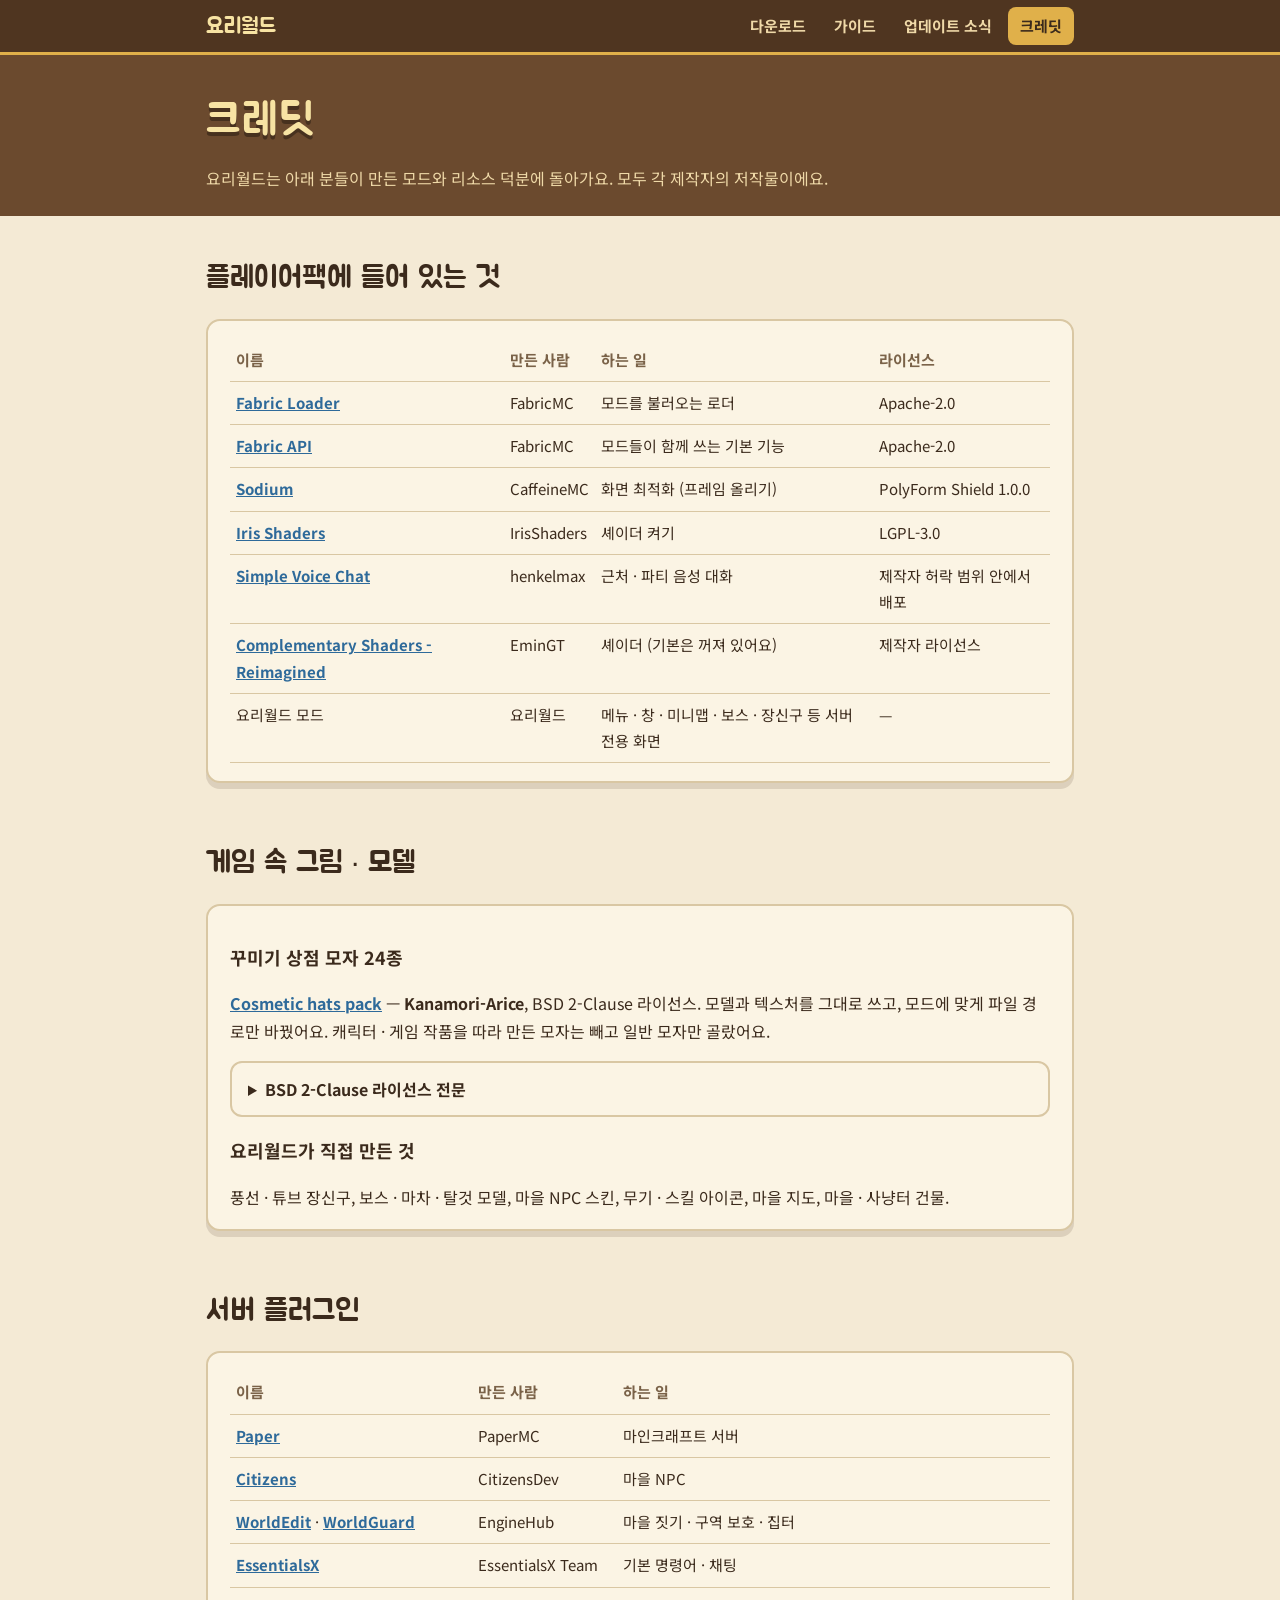
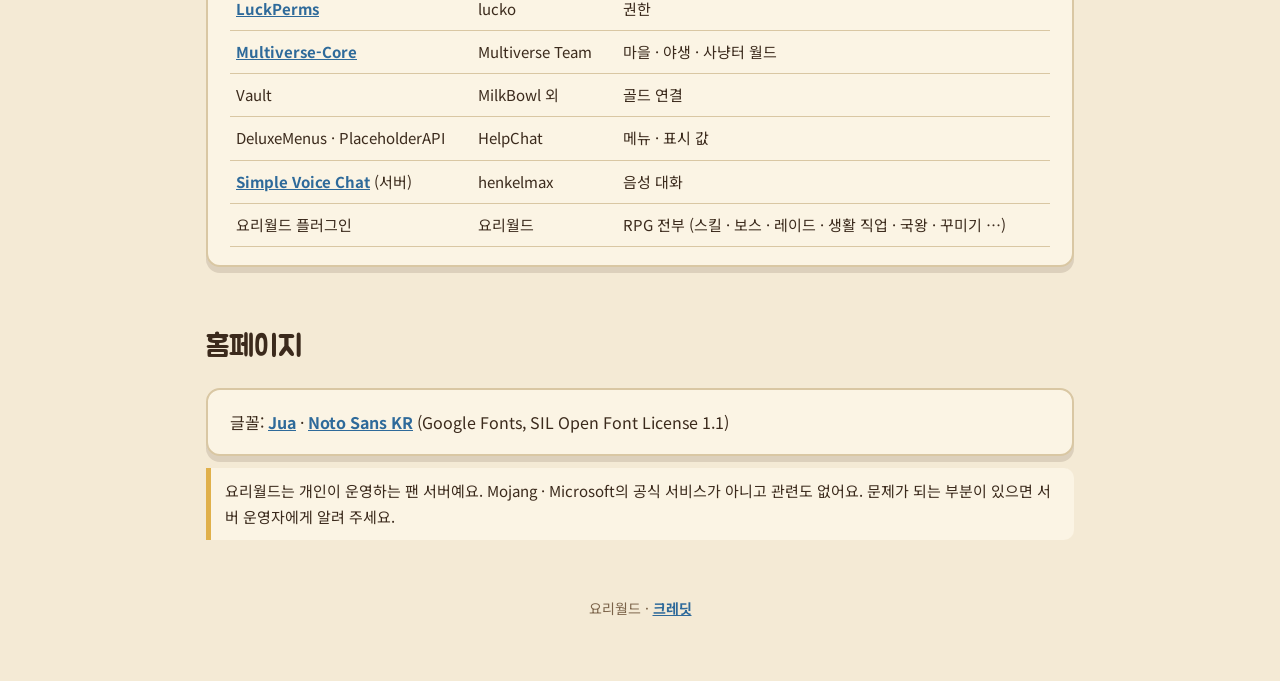
==== credits.html @ 3e45ade6 "크레딧 페이지 추가 (사용한 모드 · 리소스 · 플러그인) Co-Authored-By: Claude Opus 5.5 <noreply@anthropic.com>" ====
<!doctype html>
<html lang="ko">
<head>
<meta charset="utf-8">
<meta name="viewport" content="width=device-width, initial-scale=1">
<title>요리월드 크레딧</title>
<meta name="description" content="요리월드에서 쓰는 모드 · 셰이더 · 리소스 · 서버 플러그인과 만든 사람들">
<link rel="preconnect" href="https://fonts.googleapis.com">
<link href="https://fonts.googleapis.com/css2?family=Jua&family=Noto+Sans+KR:wght@400;700&display=swap" rel="stylesheet">
<link rel="stylesheet" href="style.css">
</head>
<body>
<nav class="top"><div class="wrap">
  <a class="logo" href="index.html">요리월드</a>
  <a class="nav" href="index.html">다운로드</a>
  <a class="nav" href="guide.html">가이드</a>
  <a class="nav" href="updates.html">업데이트 소식</a>
  <a class="nav on" href="credits.html">크레딧</a>
</div></nav>

<header class="page"><div class="wrap">
  <h1>크레딧</h1>
  <p>요리월드는 아래 분들이 만든 모드와 리소스 덕분에 돌아가요. 모두 각 제작자의 저작물이에요.</p>
</div></header>

<main class="wrap">
  <section>
    <h2>플레이어팩에 들어 있는 것</h2>
    <div class="card tablewrap">
      <table>
        <tr><th>이름</th><th>만든 사람</th><th>하는 일</th><th>라이선스</th></tr>
        <tr><td><a href="https://fabricmc.net/">Fabric Loader</a></td><td>FabricMC</td><td>모드를 불러오는 로더</td><td>Apache-2.0</td></tr>
        <tr><td><a href="https://modrinth.com/mod/fabric-api">Fabric API</a></td><td>FabricMC</td><td>모드들이 함께 쓰는 기본 기능</td><td>Apache-2.0</td></tr>
        <tr><td><a href="https://modrinth.com/mod/sodium">Sodium</a></td><td>CaffeineMC</td><td>화면 최적화 (프레임 올리기)</td><td>PolyForm Shield 1.0.0</td></tr>
        <tr><td><a href="https://modrinth.com/mod/iris">Iris Shaders</a></td><td>IrisShaders</td><td>셰이더 켜기</td><td>LGPL-3.0</td></tr>
        <tr><td><a href="https://modrinth.com/plugin/simple-voice-chat">Simple Voice Chat</a></td><td>henkelmax</td><td>근처 · 파티 음성 대화</td><td>제작자 허락 범위 안에서 배포</td></tr>
        <tr><td><a href="https://modrinth.com/shader/complementary-reimagined">Complementary Shaders - Reimagined</a></td><td>EminGT</td><td>셰이더 (기본은 꺼져 있어요)</td><td>제작자 라이선스</td></tr>
        <tr><td>요리월드 모드</td><td>요리월드</td><td>메뉴 · 창 · 미니맵 · 보스 · 장신구 등 서버 전용 화면</td><td>—</td></tr>
      </table>
    </div>
  </section>

  <section>
    <h2>게임 속 그림 · 모델</h2>
    <div class="card">
      <h3>꾸미기 상점 모자 24종</h3>
      <p><a href="https://modrinth.com/resourcepack/osmetic-hats-pack">Cosmetic hats pack</a> — <b>Kanamori-Arice</b>, BSD 2-Clause 라이선스.
        모델과 텍스처를 그대로 쓰고, 모드에 맞게 파일 경로만 바꿨어요. 캐릭터 · 게임 작품을 따라 만든 모자는 빼고 일반 모자만 골랐어요.</p>
      <details>
        <summary>BSD 2-Clause 라이선스 전문</summary>
        <p style="font-size:13px;white-space:pre-line">Copyright (c) Kanamori-Arice
All rights reserved.

Redistribution and use in source and binary forms, with or without modification, are permitted provided that the following conditions are met:

1. Redistributions of source code must retain the above copyright notice, this list of conditions and the following disclaimer.
2. Redistributions in binary form must reproduce the above copyright notice, this list of conditions and the following disclaimer in the documentation and/or other materials provided with the distribution.

THIS SOFTWARE IS PROVIDED BY THE COPYRIGHT HOLDERS AND CONTRIBUTORS "AS IS" AND ANY EXPRESS OR IMPLIED WARRANTIES, INCLUDING, BUT NOT LIMITED TO, THE IMPLIED WARRANTIES OF MERCHANTABILITY AND FITNESS FOR A PARTICULAR PURPOSE ARE DISCLAIMED. IN NO EVENT SHALL THE COPYRIGHT HOLDER OR CONTRIBUTORS BE LIABLE FOR ANY DIRECT, INDIRECT, INCIDENTAL, SPECIAL, EXEMPLARY, OR CONSEQUENTIAL DAMAGES (INCLUDING, BUT NOT LIMITED TO, PROCUREMENT OF SUBSTITUTE GOODS OR SERVICES; LOSS OF USE, DATA, OR PROFITS; OR BUSINESS INTERRUPTION) HOWEVER CAUSED AND ON ANY THEORY OF LIABILITY, WHETHER IN CONTRACT, STRICT LIABILITY, OR TORT (INCLUDING NEGLIGENCE OR OTHERWISE) ARISING IN ANY WAY OUT OF THE USE OF THIS SOFTWARE, EVEN IF ADVISED OF THE POSSIBILITY OF SUCH DAMAGE.</p>
      </details>
      <h3>요리월드가 직접 만든 것</h3>
      <p>풍선 · 튜브 장신구, 보스 · 마차 · 탈것 모델, 마을 NPC 스킨, 무기 · 스킬 아이콘, 마을 지도, 마을 · 사냥터 건물.</p>
    </div>
  </section>

  <section>
    <h2>서버 플러그인</h2>
    <div class="card tablewrap">
      <table>
        <tr><th>이름</th><th>만든 사람</th><th>하는 일</th></tr>
        <tr><td><a href="https://papermc.io/">Paper</a></td><td>PaperMC</td><td>마인크래프트 서버</td></tr>
        <tr><td><a href="https://citizensnpcs.co/">Citizens</a></td><td>CitizensDev</td><td>마을 NPC</td></tr>
        <tr><td><a href="https://enginehub.org/worldedit">WorldEdit</a> · <a href="https://enginehub.org/worldguard">WorldGuard</a></td><td>EngineHub</td><td>마을 짓기 · 구역 보호 · 집터</td></tr>
        <tr><td><a href="https://essentialsx.net/">EssentialsX</a></td><td>EssentialsX Team</td><td>기본 명령어 · 채팅</td></tr>
        <tr><td><a href="https://luckperms.net/">LuckPerms</a></td><td>lucko</td><td>권한</td></tr>
        <tr><td><a href="https://modrinth.com/plugin/multiverse-core">Multiverse-Core</a></td><td>Multiverse Team</td><td>마을 · 야생 · 사냥터 월드</td></tr>
        <tr><td>Vault</td><td>MilkBowl 외</td><td>골드 연결</td></tr>
        <tr><td>DeluxeMenus · PlaceholderAPI</td><td>HelpChat</td><td>메뉴 · 표시 값</td></tr>
        <tr><td><a href="https://modrinth.com/plugin/simple-voice-chat">Simple Voice Chat</a> (서버)</td><td>henkelmax</td><td>음성 대화</td></tr>
        <tr><td>요리월드 플러그인</td><td>요리월드</td><td>RPG 전부 (스킬 · 보스 · 레이드 · 생활 직업 · 국왕 · 꾸미기 …)</td></tr>
      </table>
    </div>
  </section>

  <section>
    <h2>홈페이지</h2>
    <div class="card">
      <p>글꼴: <a href="https://fonts.google.com/specimen/Jua">Jua</a> · <a href="https://fonts.google.com/noto/specimen/Noto+Sans+KR">Noto Sans KR</a> (Google Fonts, SIL Open Font License 1.1)</p>
    </div>
    <p class="note">요리월드는 개인이 운영하는 팬 서버예요. Mojang · Microsoft의 공식 서비스가 아니고 관련도 없어요. 문제가 되는 부분이 있으면 서버 운영자에게 알려 주세요.</p>
  </section>
</main>

<footer>요리월드 · <a href="credits.html">크레딧</a></footer>
</body>
</html>
---- style.css ----
:root{
  --bg:#f4ead5; --paper:#fbf4e4; --ink:#3b2a1c; --soft:#7a6248; --wood:#6b4a2e; --wood2:#4f3520;
  --gold:#e0b04a; --green:#3e7a3a; --red:#a8452f; --blue:#2e6a9a; --line:#d9c7a3; --shadow:0 6px 0 #3b2a1c22;
}
@media (prefers-color-scheme: dark){
  :root:not([data-theme="light"]){
    --bg:#1d1611; --paper:#2a2018; --ink:#f3e6cc; --soft:#c4ab88; --wood:#3c2a1a; --wood2:#2a1d12;
    --gold:#e8bd5a; --green:#5fa356; --red:#d36a50; --blue:#5f9ccc; --line:#4a3a2a; --shadow:0 6px 0 #00000055;
  }
}
:root[data-theme="dark"]{
  --bg:#1d1611; --paper:#2a2018; --ink:#f3e6cc; --soft:#c4ab88; --wood:#3c2a1a; --wood2:#2a1d12;
  --gold:#e8bd5a; --green:#5fa356; --red:#d36a50; --blue:#5f9ccc; --line:#4a3a2a; --shadow:0 6px 0 #00000055;
}
*{box-sizing:border-box}
html{scroll-behavior:smooth}
body{margin:0;background:var(--bg);color:var(--ink);font-family:"Noto Sans KR",system-ui,sans-serif;line-height:1.75}
.wrap{max-width:900px;margin:0 auto;padding:0 16px}
nav.top{background:var(--wood2);border-bottom:3px solid var(--gold);position:sticky;top:0;z-index:5}
nav.top .wrap{display:flex;align-items:center;gap:4px;height:52px;overflow-x:auto}
nav.top .logo{font-family:"Jua",sans-serif;color:#f7e3a3;font-size:22px;text-decoration:none;margin-right:auto;white-space:nowrap}
nav.top a.nav{color:#efd9a8;text-decoration:none;padding:6px 12px;border-radius:8px;font-weight:700;font-size:15px;white-space:nowrap}
nav.top a.nav:hover{background:#ffffff14}
nav.top a.nav.on{background:var(--gold);color:#3b2a1c}
header.hero{background:linear-gradient(180deg,var(--wood),var(--wood2));color:#f7e3a3}
header.hero .wrap{padding-top:52px;padding-bottom:46px;text-align:center}
header.page{background:var(--wood);color:#f7e3a3}
header.page .wrap{padding-top:28px;padding-bottom:24px}
header.page h1{font-size:clamp(30px,6vw,44px)}
header.page p{margin:4px 0 0;color:#efd9a8}
h1{font-family:"Jua",sans-serif;font-weight:400;font-size:clamp(40px,9vw,72px);margin:0;letter-spacing:2px;text-shadow:0 4px 0 #00000055}
.tag{margin:8px 0 28px;color:#efd9a8;font-size:18px}
.btn{display:inline-block;background:var(--green);color:#fff;text-decoration:none;font-weight:700;font-size:20px;
  padding:16px 34px;border-radius:12px;border:3px solid #00000033;box-shadow:0 5px 0 #1f3d1d}
.btn:hover{filter:brightness(1.08)} .btn:active{transform:translateY(3px);box-shadow:0 2px 0 #1f3d1d}
.btn.alt{background:var(--blue);box-shadow:0 5px 0 #1a3c58;font-size:16px;padding:12px 22px}
.small{font-size:14px;color:#e6cfa0;margin-top:14px}
section{padding:36px 0 6px;scroll-margin-top:60px}
h2{font-family:"Jua",sans-serif;font-weight:400;font-size:30px;margin:0 0 14px}
h2 .no{display:inline-block;background:var(--gold);color:#3b2a1c;border-radius:8px;padding:0 8px;margin-right:8px;font-size:20px;vertical-align:4px}
h3{font-size:18px;margin:18px 0 6px}
.card{background:var(--paper);border:2px solid var(--line);border-radius:14px;padding:18px 22px;box-shadow:var(--shadow);margin-bottom:12px}
.card p:first-child,.card ul:first-child{margin-top:0} .card p:last-child,.card ul:last-child{margin-bottom:0}
ol.steps{counter-reset:s;list-style:none;padding:0;margin:0;display:grid;gap:12px}
ol.steps li{counter-increment:s;background:var(--paper);border:2px solid var(--line);border-radius:14px;padding:16px 18px 16px 64px;position:relative;box-shadow:var(--shadow)}
ol.steps li::before{content:counter(s);position:absolute;left:16px;top:14px;width:34px;height:34px;border-radius:50%;
  background:var(--gold);color:#3b2a1c;font-family:"Jua";font-size:20px;display:grid;place-items:center}
.grid{display:grid;grid-template-columns:repeat(auto-fit,minmax(230px,1fr));gap:14px}
.feat h3{margin:0 0 4px}
.feat p{margin:0;color:var(--soft);font-size:15px}
.ico{font-size:28px}
details{background:var(--paper);border:2px solid var(--line);border-radius:12px;padding:12px 16px;margin-bottom:10px}
summary{cursor:pointer;font-weight:700}
kbd{display:inline-block;min-width:26px;text-align:center;background:var(--paper);border:2px solid var(--line);border-bottom-width:4px;
  border-radius:7px;padding:0 6px;font-family:inherit;font-weight:700;font-size:14px;line-height:22px}
table{width:100%;border-collapse:collapse;font-size:15px}
th,td{border-bottom:1px solid var(--line);padding:8px 6px;text-align:left;vertical-align:top}
th{color:var(--soft);font-weight:700}
.tablewrap{overflow-x:auto}
.toc{display:flex;flex-wrap:wrap;gap:8px;margin:0;padding:0;list-style:none}
.toc a{display:block;background:var(--paper);border:2px solid var(--line);border-radius:10px;padding:4px 12px;color:var(--ink);text-decoration:none;font-size:15px}
.toc a:hover{border-color:var(--gold)}
.note{border-left:5px solid var(--gold);background:var(--paper);padding:10px 14px;border-radius:0 10px 10px 0;margin:10px 0;font-size:15px}
.badge{display:inline-block;font-size:12px;font-weight:700;padding:1px 8px;border-radius:999px;color:#fff;vertical-align:2px}
.b-new{background:var(--green)} .b-fix{background:var(--blue)} .b-change{background:var(--red)}
.update{position:relative;padding-left:22px;border-left:3px solid var(--line);margin-left:6px}
.update::before{content:"";position:absolute;left:-9px;top:10px;width:15px;height:15px;border-radius:50%;background:var(--gold)}
.update .date{color:var(--soft);font-weight:700}
.update ul{padding-left:18px} .update li{margin:4px 0}
footer{padding:40px 0 60px;text-align:center;color:var(--soft);font-size:14px}
/* 서버 상태 · 노크 */
.srv{display:inline-flex;align-items:center;gap:8px;margin:0 0 14px;padding:5px 14px;border-radius:999px;font-size:15px;font-weight:700;
  background:#00000033;border:2px solid #ffffff22;color:#f7e3a3}
.srv i{width:11px;height:11px;border-radius:50%;background:#9a8a74;flex:none}
.srv.on i{background:#6ee05a;box-shadow:0 0 0 0 #6ee05a99;animation:pulse 1.8s infinite}
.srv.off i{background:#e0785a}
@keyframes pulse{70%{box-shadow:0 0 0 9px #6ee05a00}100%{box-shadow:0 0 0 0 #6ee05a00}}
.knock{display:flex;align-items:center;gap:18px;margin-top:-26px;position:relative;z-index:1;border-color:var(--gold);flex-wrap:wrap}
.knock .door{font-size:52px;line-height:1}
.knock .kbody{flex:1 1 240px}
.knock h3{margin:0;font-family:"Jua",sans-serif;font-weight:400;font-size:22px}
.knock p{margin:2px 0;color:var(--soft);font-size:15px}
.knock .kcount{color:var(--ink)}
.knockbtn{font-size:17px;padding:12px 22px;background:var(--wood);box-shadow:0 5px 0 var(--wood2);cursor:pointer;font-family:inherit}
.knockbtn:disabled{background:var(--green);box-shadow:0 5px 0 #1f3d1d;cursor:default;filter:none}
.knock.shake .door{animation:knock .5s}
@keyframes knock{20%{transform:rotate(-12deg)}40%{transform:rotate(10deg)}60%{transform:rotate(-8deg)}80%{transform:rotate(5deg)}}
@media (max-width:560px){.knock{flex-direction:column;text-align:center}.knockbtn{width:100%}}
[hidden]{display:none!important}
main a:not(.btn),footer a{color:var(--blue);font-weight:700}
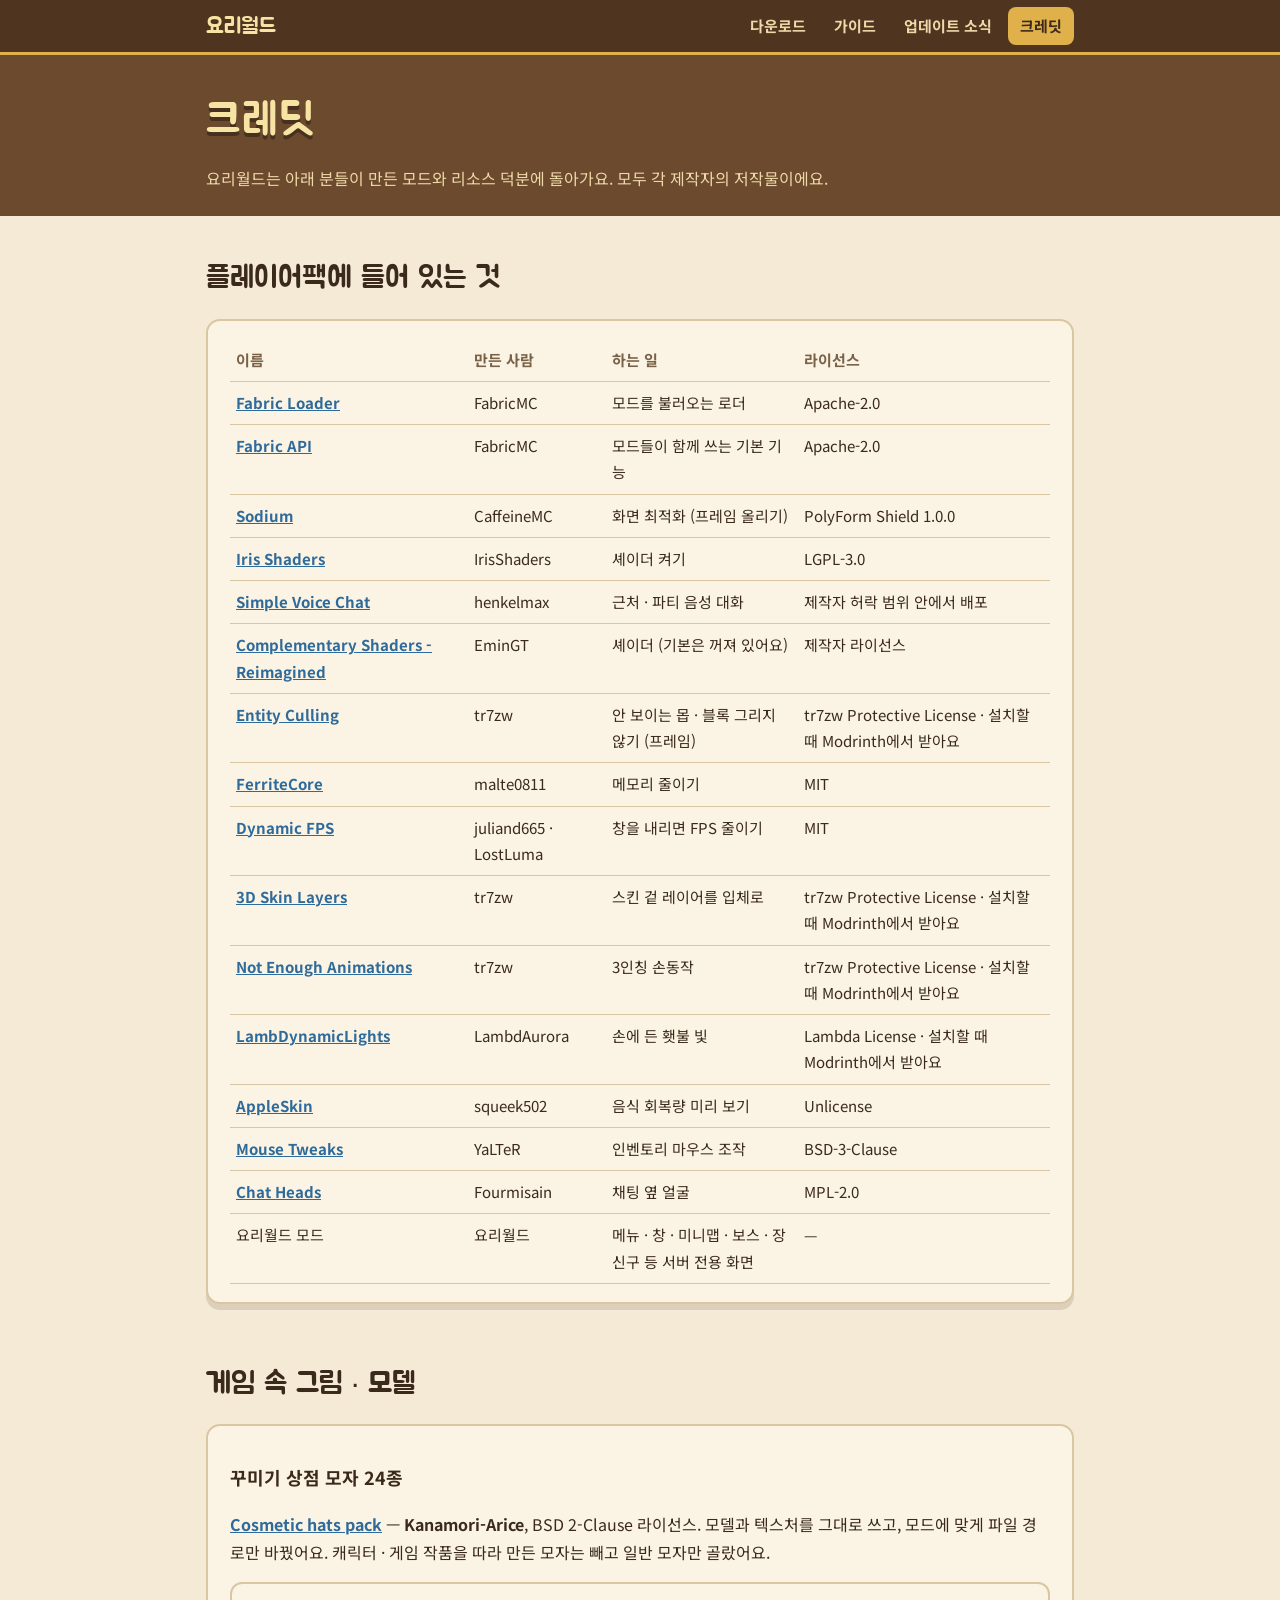
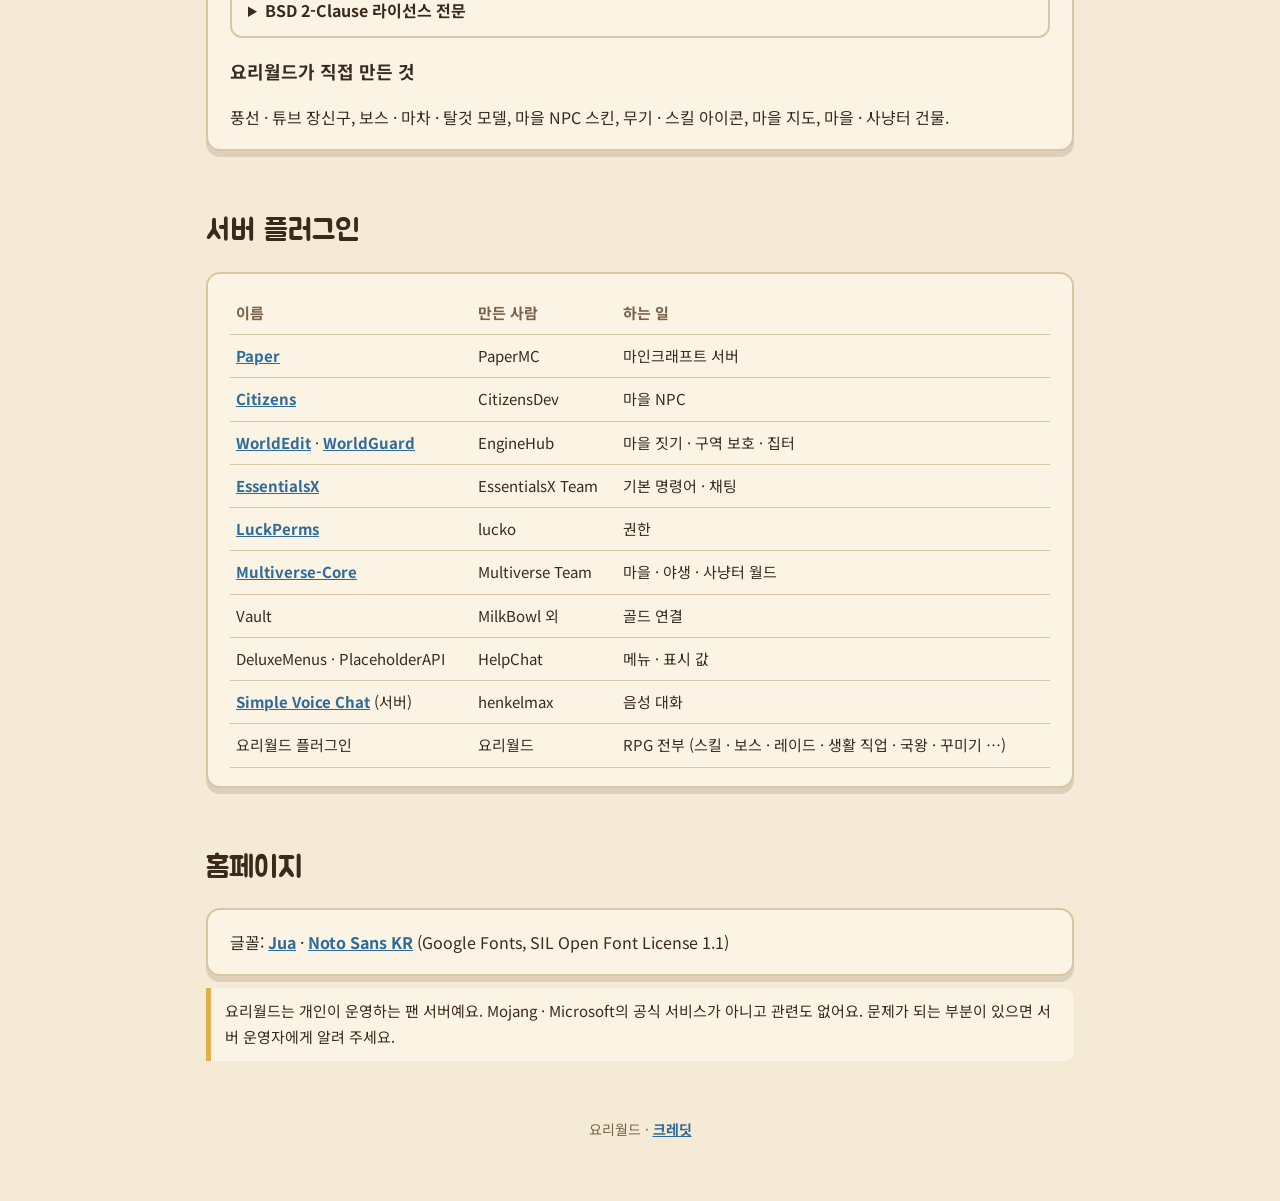
==== commit 80ff2ac3: "업데이트 소식: 낚시 · 교관의 집 · 편의 모드 (11/15, 플레이어팩 7차) Co-Authored-By: Claude Opus 5.5 <noreply@anthropic.com" ====
--- a/credits.html
+++ b/credits.html
@@ -35,6 +35,15 @@
         <tr><td><a href="https://modrinth.com/mod/iris">Iris Shaders</a></td><td>IrisShaders</td><td>셰이더 켜기</td><td>LGPL-3.0</td></tr>
         <tr><td><a href="https://modrinth.com/plugin/simple-voice-chat">Simple Voice Chat</a></td><td>henkelmax</td><td>근처 · 파티 음성 대화</td><td>제작자 허락 범위 안에서 배포</td></tr>
         <tr><td><a href="https://modrinth.com/shader/complementary-reimagined">Complementary Shaders - Reimagined</a></td><td>EminGT</td><td>셰이더 (기본은 꺼져 있어요)</td><td>제작자 라이선스</td></tr>
+        <tr><td><a href="https://modrinth.com/mod/entityculling">Entity Culling</a></td><td>tr7zw</td><td>안 보이는 몹 · 블록 그리지 않기 (프레임)</td><td>tr7zw Protective License · 설치할 때 Modrinth에서 받아요</td></tr>
+        <tr><td><a href="https://modrinth.com/mod/ferrite-core">FerriteCore</a></td><td>malte0811</td><td>메모리 줄이기</td><td>MIT</td></tr>
+        <tr><td><a href="https://modrinth.com/mod/dynamic-fps">Dynamic FPS</a></td><td>juliand665 · LostLuma</td><td>창을 내리면 FPS 줄이기</td><td>MIT</td></tr>
+        <tr><td><a href="https://modrinth.com/mod/3dskinlayers">3D Skin Layers</a></td><td>tr7zw</td><td>스킨 겉 레이어를 입체로</td><td>tr7zw Protective License · 설치할 때 Modrinth에서 받아요</td></tr>
+        <tr><td><a href="https://modrinth.com/mod/not-enough-animations">Not Enough Animations</a></td><td>tr7zw</td><td>3인칭 손동작</td><td>tr7zw Protective License · 설치할 때 Modrinth에서 받아요</td></tr>
+        <tr><td><a href="https://modrinth.com/mod/lambdynamiclights">LambDynamicLights</a></td><td>LambdAurora</td><td>손에 든 횃불 빛</td><td>Lambda License · 설치할 때 Modrinth에서 받아요</td></tr>
+        <tr><td><a href="https://modrinth.com/mod/appleskin">AppleSkin</a></td><td>squeek502</td><td>음식 회복량 미리 보기</td><td>Unlicense</td></tr>
+        <tr><td><a href="https://modrinth.com/mod/mouse-tweaks">Mouse Tweaks</a></td><td>YaLTeR</td><td>인벤토리 마우스 조작</td><td>BSD-3-Clause</td></tr>
+        <tr><td><a href="https://modrinth.com/mod/chat-heads">Chat Heads</a></td><td>Fourmisain</td><td>채팅 옆 얼굴</td><td>MPL-2.0</td></tr>
         <tr><td>요리월드 모드</td><td>요리월드</td><td>메뉴 · 창 · 미니맵 · 보스 · 장신구 등 서버 전용 화면</td><td>—</td></tr>
       </table>
     </div>
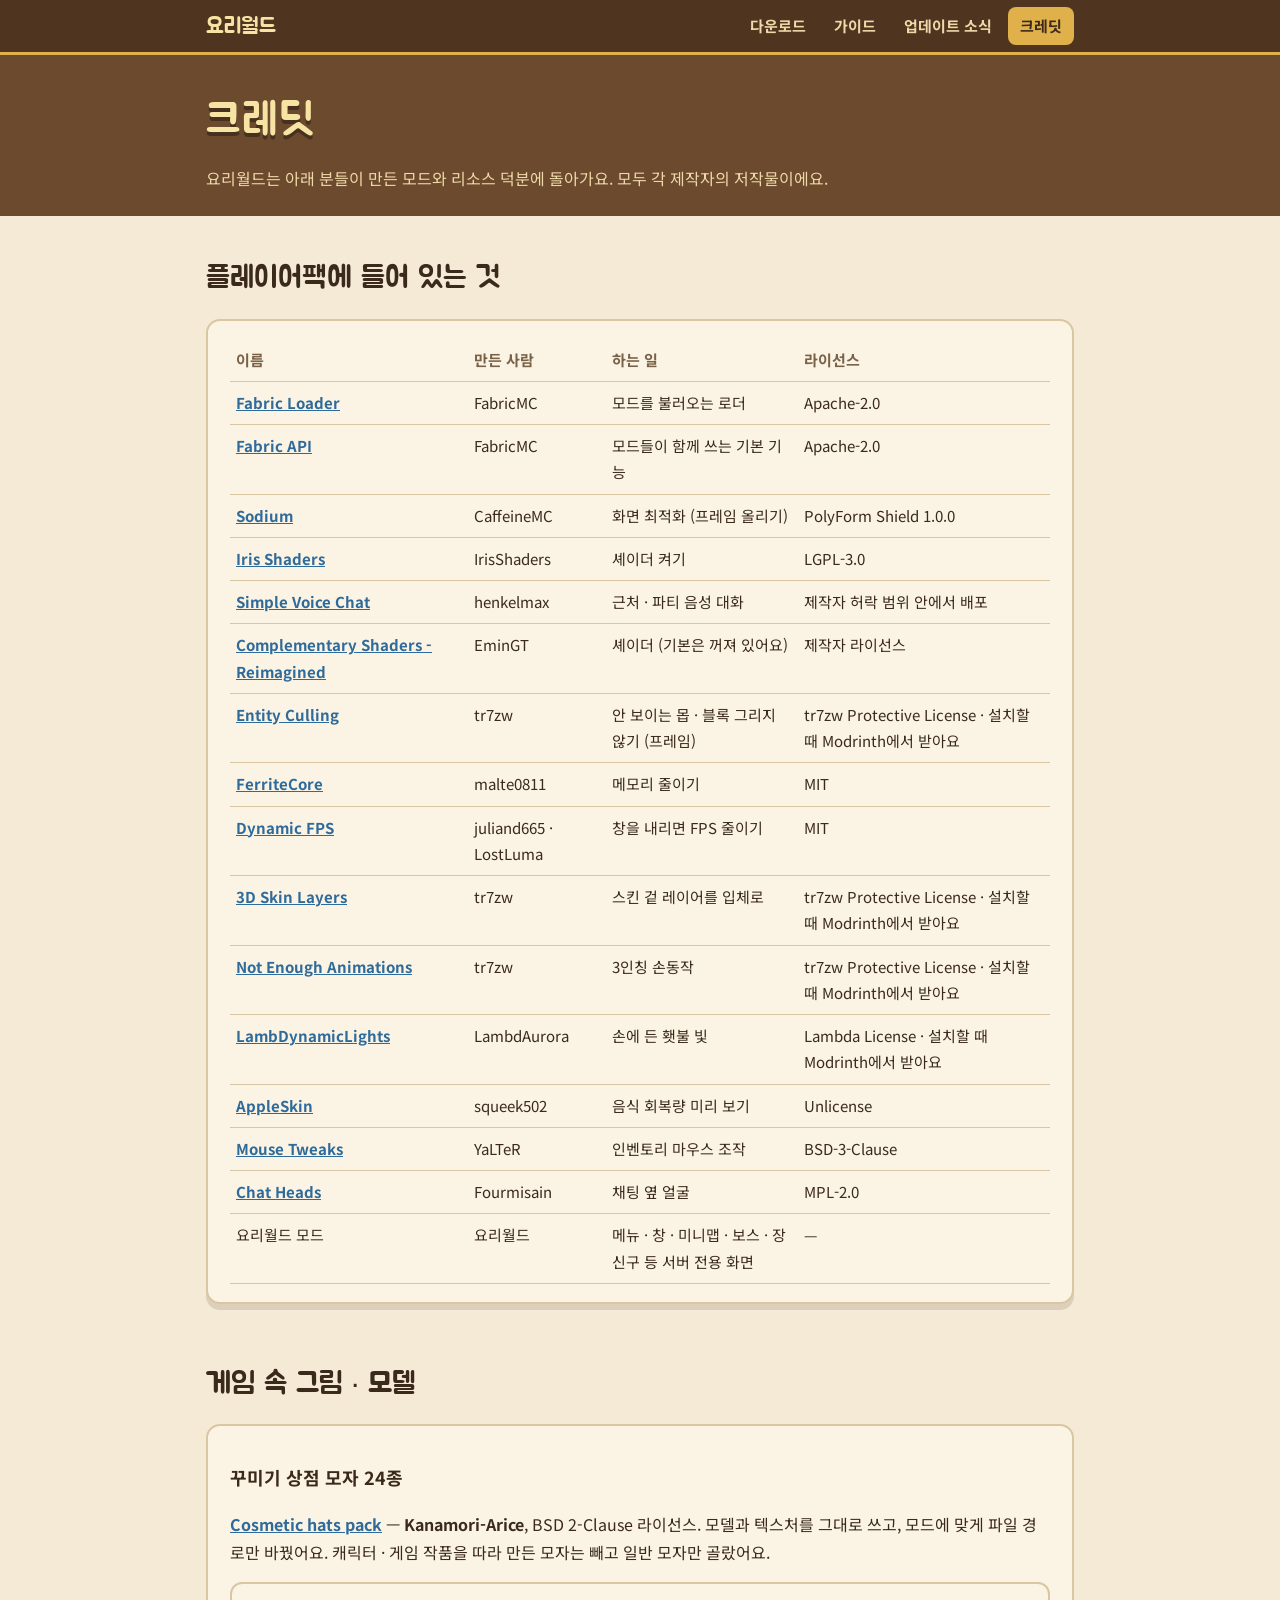
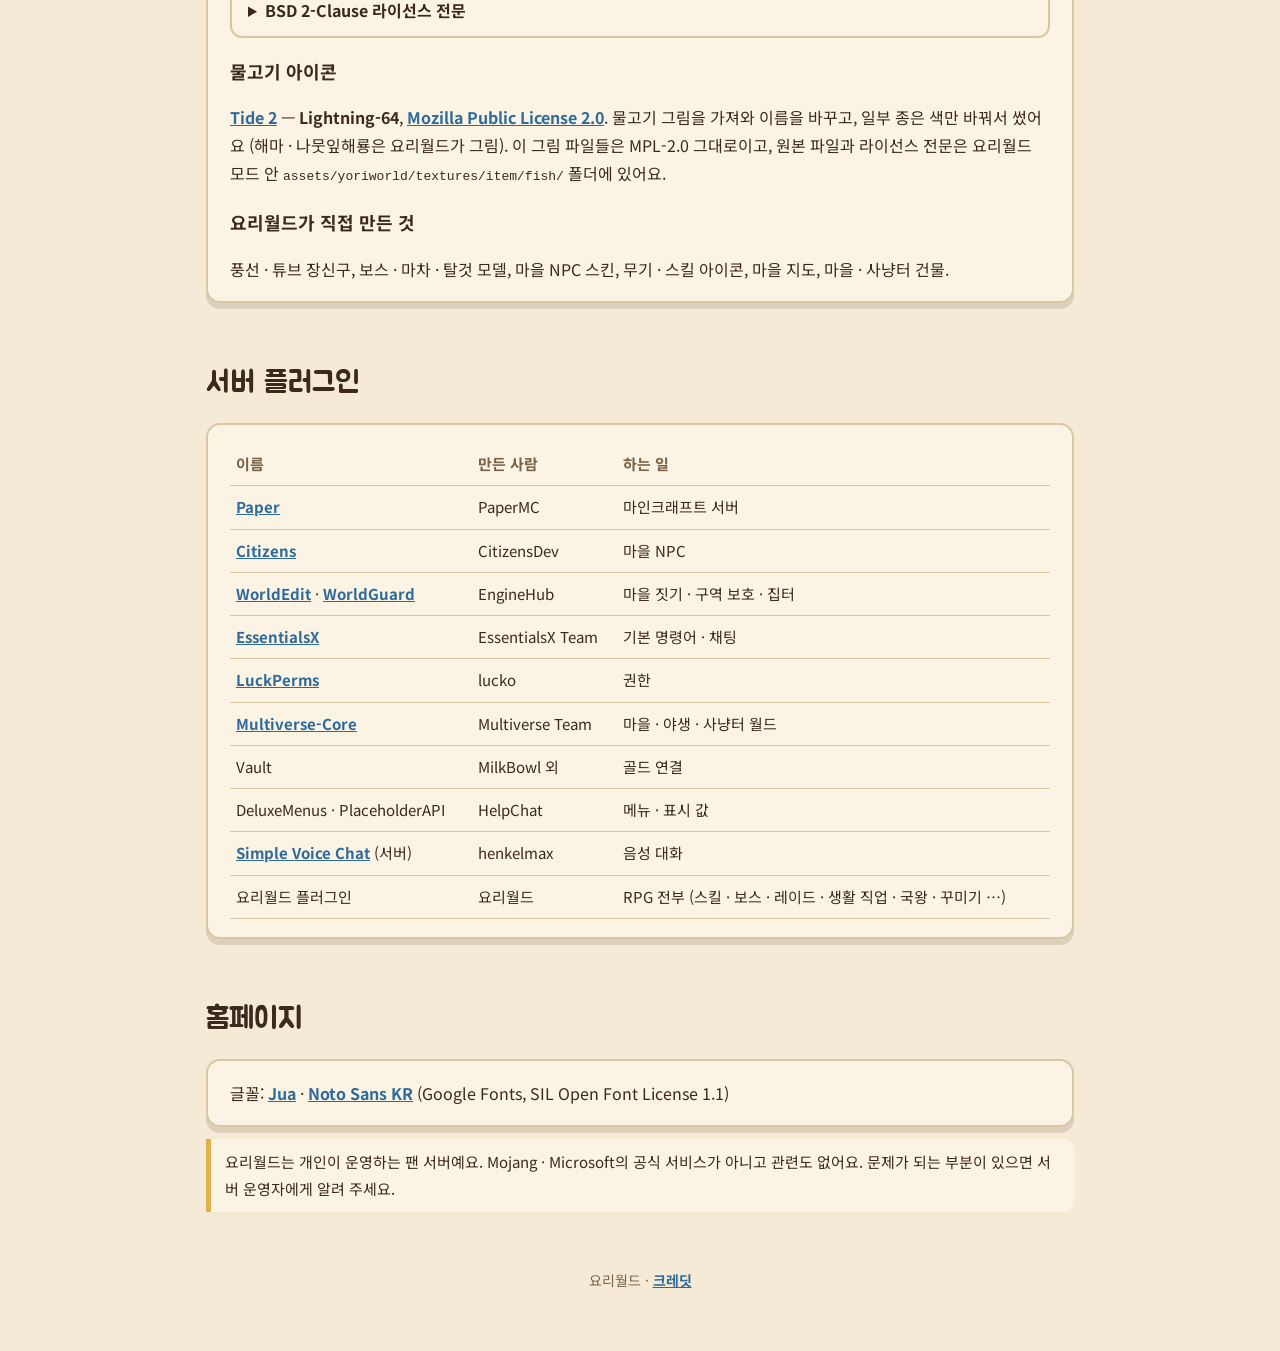
==== commit 4ff99a92: "크레딧: 물고기 아이콘 Tide 2 (MPL-2.0) 출처 추가 Co-Authored-By: Claude Opus 5.5 <noreply@anthropic.com>" ====
--- a/credits.html
+++ b/credits.html
@@ -67,6 +67,10 @@
 
 THIS SOFTWARE IS PROVIDED BY THE COPYRIGHT HOLDERS AND CONTRIBUTORS "AS IS" AND ANY EXPRESS OR IMPLIED WARRANTIES, INCLUDING, BUT NOT LIMITED TO, THE IMPLIED WARRANTIES OF MERCHANTABILITY AND FITNESS FOR A PARTICULAR PURPOSE ARE DISCLAIMED. IN NO EVENT SHALL THE COPYRIGHT HOLDER OR CONTRIBUTORS BE LIABLE FOR ANY DIRECT, INDIRECT, INCIDENTAL, SPECIAL, EXEMPLARY, OR CONSEQUENTIAL DAMAGES (INCLUDING, BUT NOT LIMITED TO, PROCUREMENT OF SUBSTITUTE GOODS OR SERVICES; LOSS OF USE, DATA, OR PROFITS; OR BUSINESS INTERRUPTION) HOWEVER CAUSED AND ON ANY THEORY OF LIABILITY, WHETHER IN CONTRACT, STRICT LIABILITY, OR TORT (INCLUDING NEGLIGENCE OR OTHERWISE) ARISING IN ANY WAY OUT OF THE USE OF THIS SOFTWARE, EVEN IF ADVISED OF THE POSSIBILITY OF SUCH DAMAGE.</p>
       </details>
+      <h3>물고기 아이콘</h3>
+      <p><a href="https://github.com/Lightning-64/Tide-2">Tide 2</a> — <b>Lightning-64</b>, <a href="https://www.mozilla.org/MPL/2.0/">Mozilla Public License 2.0</a>.
+        물고기 그림을 가져와 이름을 바꾸고, 일부 종은 색만 바꿔서 썼어요 (해마 · 나뭇잎해룡은 요리월드가 그림).
+        이 그림 파일들은 MPL-2.0 그대로이고, 원본 파일과 라이선스 전문은 요리월드 모드 안 <code>assets/yoriworld/textures/item/fish/</code> 폴더에 있어요.</p>
       <h3>요리월드가 직접 만든 것</h3>
       <p>풍선 · 튜브 장신구, 보스 · 마차 · 탈것 모델, 마을 NPC 스킨, 무기 · 스킬 아이콘, 마을 지도, 마을 · 사냥터 건물.</p>
     </div>
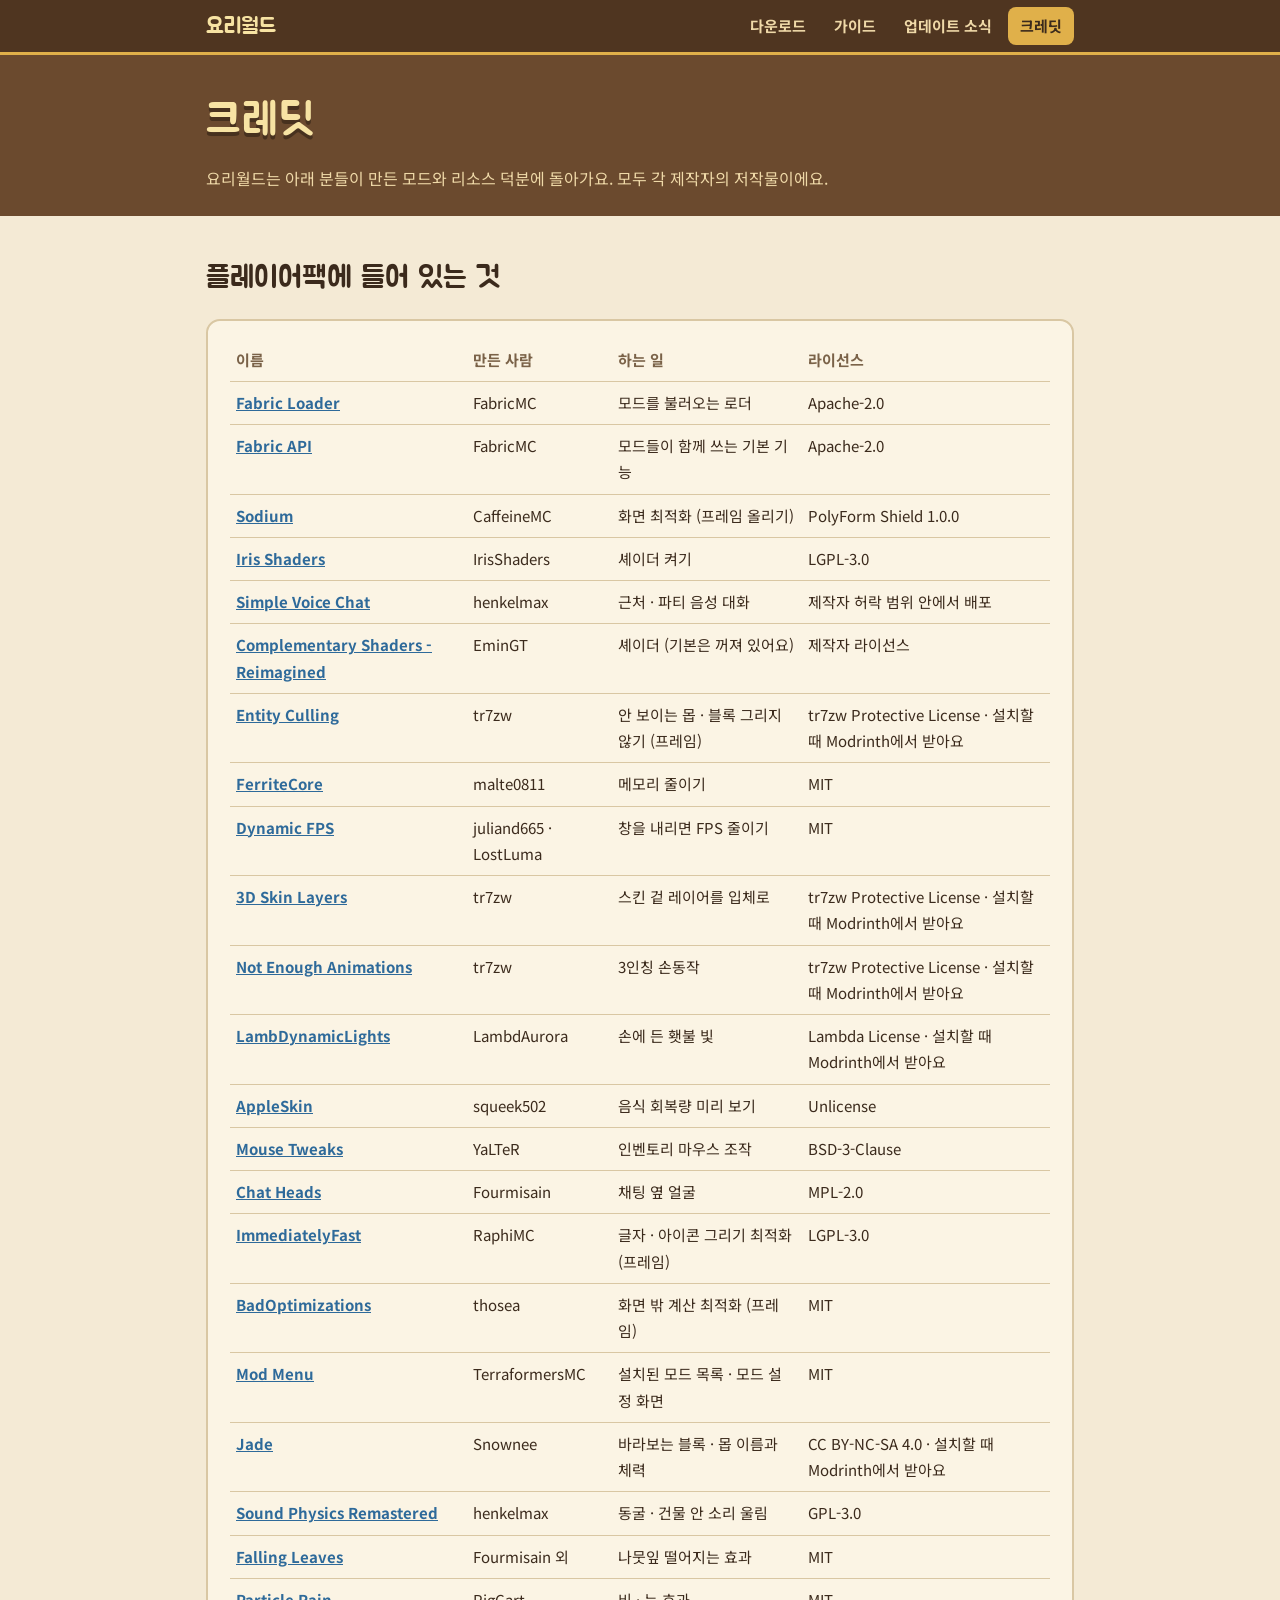
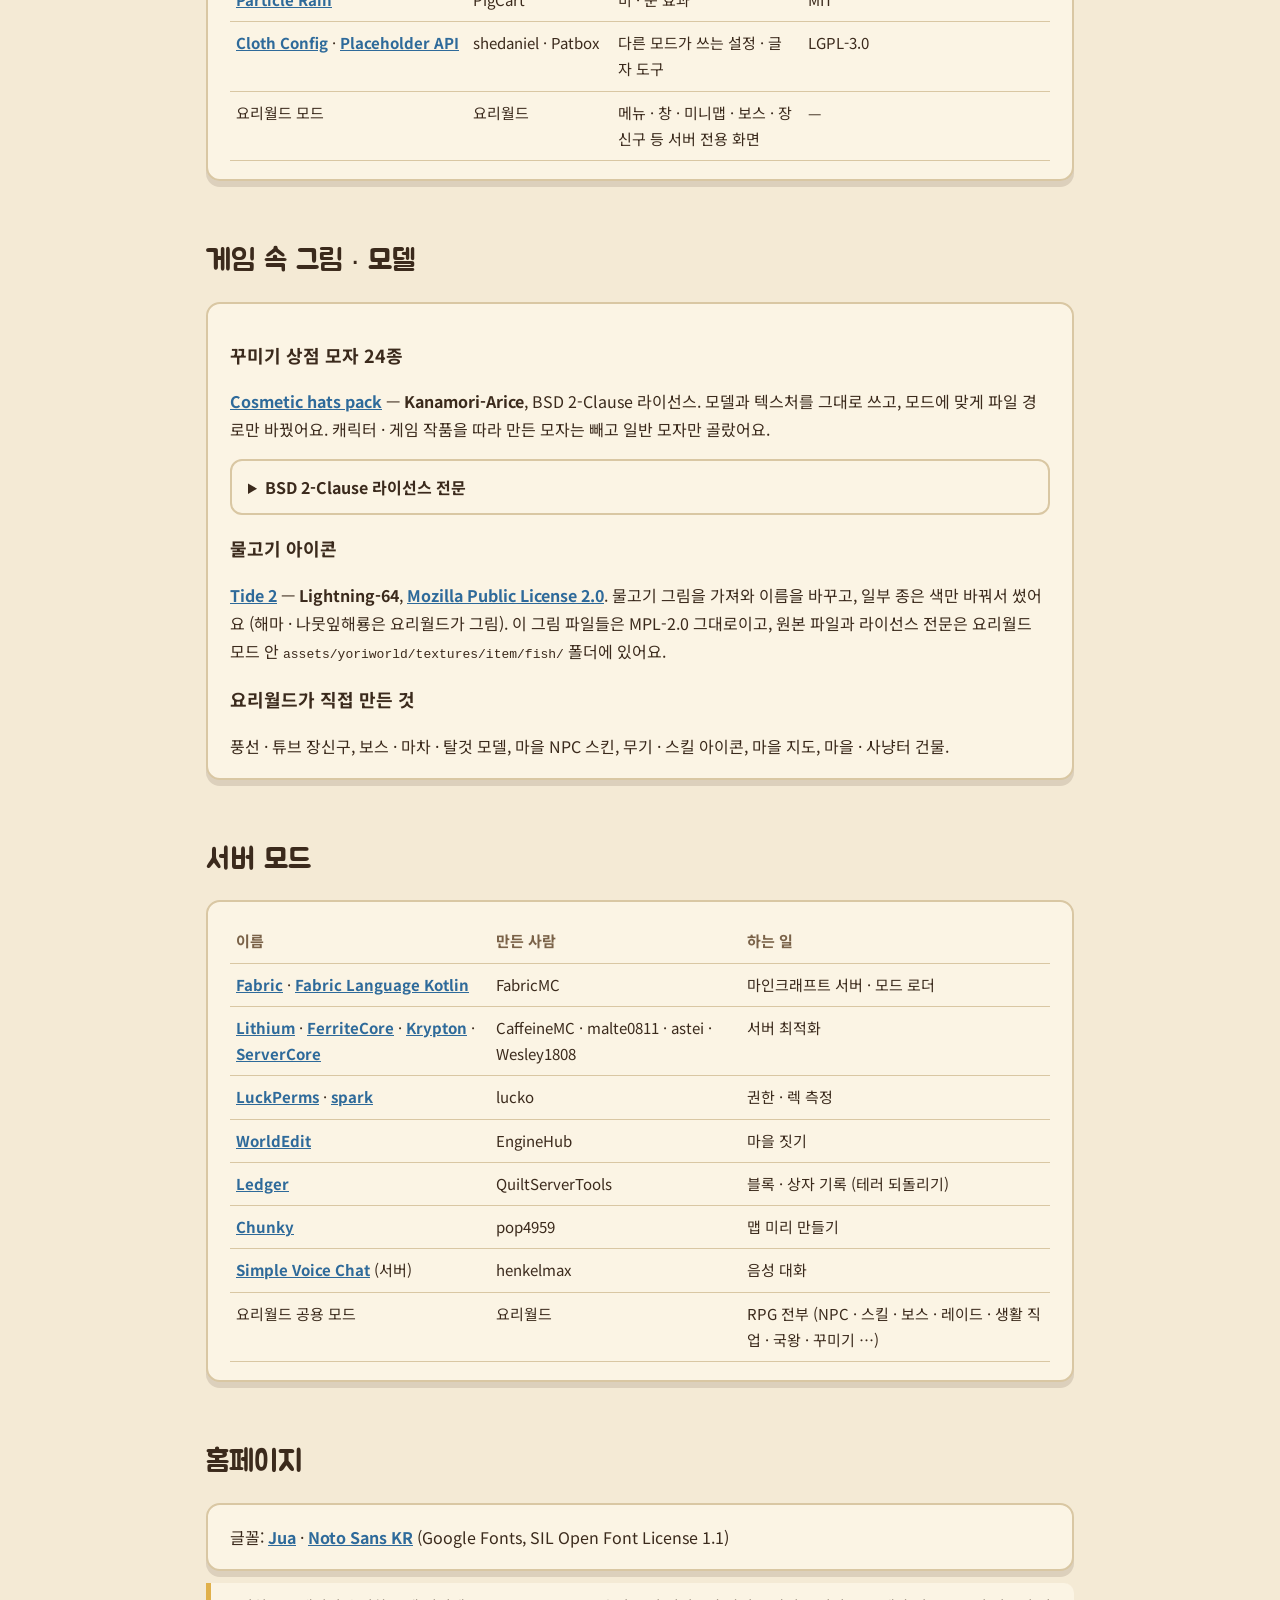
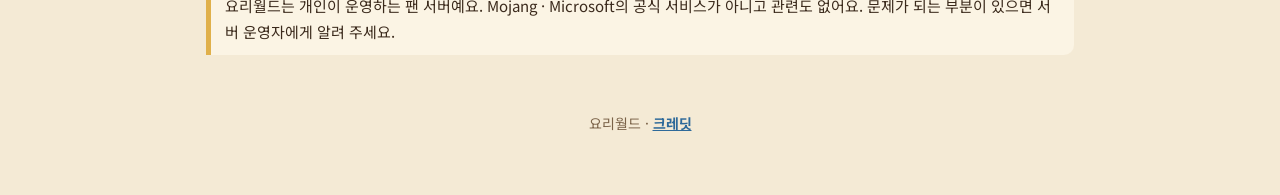
==== commit 2c2b4448: "업데이트 소식: v0.15.2 (편의 · 분위기 모드), 크레딧 서버 모드 갱신 Co-Authored-By: Claude Opus 5.5 <noreply@anthropic.com>" ====
--- a/credits.html
+++ b/credits.html
@@ -44,6 +44,14 @@
         <tr><td><a href="https://modrinth.com/mod/appleskin">AppleSkin</a></td><td>squeek502</td><td>음식 회복량 미리 보기</td><td>Unlicense</td></tr>
         <tr><td><a href="https://modrinth.com/mod/mouse-tweaks">Mouse Tweaks</a></td><td>YaLTeR</td><td>인벤토리 마우스 조작</td><td>BSD-3-Clause</td></tr>
         <tr><td><a href="https://modrinth.com/mod/chat-heads">Chat Heads</a></td><td>Fourmisain</td><td>채팅 옆 얼굴</td><td>MPL-2.0</td></tr>
+        <tr><td><a href="https://modrinth.com/mod/immediatelyfast">ImmediatelyFast</a></td><td>RaphiMC</td><td>글자 · 아이콘 그리기 최적화 (프레임)</td><td>LGPL-3.0</td></tr>
+        <tr><td><a href="https://modrinth.com/mod/badoptimizations">BadOptimizations</a></td><td>thosea</td><td>화면 밖 계산 최적화 (프레임)</td><td>MIT</td></tr>
+        <tr><td><a href="https://modrinth.com/mod/modmenu">Mod Menu</a></td><td>TerraformersMC</td><td>설치된 모드 목록 · 모드 설정 화면</td><td>MIT</td></tr>
+        <tr><td><a href="https://modrinth.com/mod/jade">Jade</a></td><td>Snownee</td><td>바라보는 블록 · 몹 이름과 체력</td><td>CC BY-NC-SA 4.0 · 설치할 때 Modrinth에서 받아요</td></tr>
+        <tr><td><a href="https://modrinth.com/mod/sound-physics-remastered">Sound Physics Remastered</a></td><td>henkelmax</td><td>동굴 · 건물 안 소리 울림</td><td>GPL-3.0</td></tr>
+        <tr><td><a href="https://modrinth.com/mod/fallingleaves">Falling Leaves</a></td><td>Fourmisain 외</td><td>나뭇잎 떨어지는 효과</td><td>MIT</td></tr>
+        <tr><td><a href="https://modrinth.com/mod/particle-rain">Particle Rain</a></td><td>PigCart</td><td>비 · 눈 효과</td><td>MIT</td></tr>
+        <tr><td><a href="https://modrinth.com/mod/cloth-config">Cloth Config</a> · <a href="https://modrinth.com/mod/placeholder-api">Placeholder API</a></td><td>shedaniel · Patbox</td><td>다른 모드가 쓰는 설정 · 글자 도구</td><td>LGPL-3.0</td></tr>
         <tr><td>요리월드 모드</td><td>요리월드</td><td>메뉴 · 창 · 미니맵 · 보스 · 장신구 등 서버 전용 화면</td><td>—</td></tr>
       </table>
     </div>
@@ -77,20 +85,18 @@
   </section>
 
   <section>
-    <h2>서버 플러그인</h2>
+    <h2>서버 모드</h2>
     <div class="card tablewrap">
       <table>
         <tr><th>이름</th><th>만든 사람</th><th>하는 일</th></tr>
-        <tr><td><a href="https://papermc.io/">Paper</a></td><td>PaperMC</td><td>마인크래프트 서버</td></tr>
-        <tr><td><a href="https://citizensnpcs.co/">Citizens</a></td><td>CitizensDev</td><td>마을 NPC</td></tr>
-        <tr><td><a href="https://enginehub.org/worldedit">WorldEdit</a> · <a href="https://enginehub.org/worldguard">WorldGuard</a></td><td>EngineHub</td><td>마을 짓기 · 구역 보호 · 집터</td></tr>
-        <tr><td><a href="https://essentialsx.net/">EssentialsX</a></td><td>EssentialsX Team</td><td>기본 명령어 · 채팅</td></tr>
-        <tr><td><a href="https://luckperms.net/">LuckPerms</a></td><td>lucko</td><td>권한</td></tr>
-        <tr><td><a href="https://modrinth.com/plugin/multiverse-core">Multiverse-Core</a></td><td>Multiverse Team</td><td>마을 · 야생 · 사냥터 월드</td></tr>
-        <tr><td>Vault</td><td>MilkBowl 외</td><td>골드 연결</td></tr>
-        <tr><td>DeluxeMenus · PlaceholderAPI</td><td>HelpChat</td><td>메뉴 · 표시 값</td></tr>
+        <tr><td><a href="https://fabricmc.net/">Fabric</a> · <a href="https://modrinth.com/mod/fabric-language-kotlin">Fabric Language Kotlin</a></td><td>FabricMC</td><td>마인크래프트 서버 · 모드 로더</td></tr>
+        <tr><td><a href="https://modrinth.com/mod/lithium">Lithium</a> · <a href="https://modrinth.com/mod/ferrite-core">FerriteCore</a> · <a href="https://modrinth.com/mod/krypton">Krypton</a> · <a href="https://modrinth.com/mod/servercore">ServerCore</a></td><td>CaffeineMC · malte0811 · astei · Wesley1808</td><td>서버 최적화</td></tr>
+        <tr><td><a href="https://luckperms.net/">LuckPerms</a> · <a href="https://spark.lucko.me/">spark</a></td><td>lucko</td><td>권한 · 렉 측정</td></tr>
+        <tr><td><a href="https://enginehub.org/worldedit">WorldEdit</a></td><td>EngineHub</td><td>마을 짓기</td></tr>
+        <tr><td><a href="https://modrinth.com/mod/ledger">Ledger</a></td><td>QuiltServerTools</td><td>블록 · 상자 기록 (테러 되돌리기)</td></tr>
+        <tr><td><a href="https://modrinth.com/plugin/chunky">Chunky</a></td><td>pop4959</td><td>맵 미리 만들기</td></tr>
         <tr><td><a href="https://modrinth.com/plugin/simple-voice-chat">Simple Voice Chat</a> (서버)</td><td>henkelmax</td><td>음성 대화</td></tr>
-        <tr><td>요리월드 플러그인</td><td>요리월드</td><td>RPG 전부 (스킬 · 보스 · 레이드 · 생활 직업 · 국왕 · 꾸미기 …)</td></tr>
+        <tr><td>요리월드 공용 모드</td><td>요리월드</td><td>RPG 전부 (NPC · 스킬 · 보스 · 레이드 · 생활 직업 · 국왕 · 꾸미기 …)</td></tr>
       </table>
     </div>
   </section>
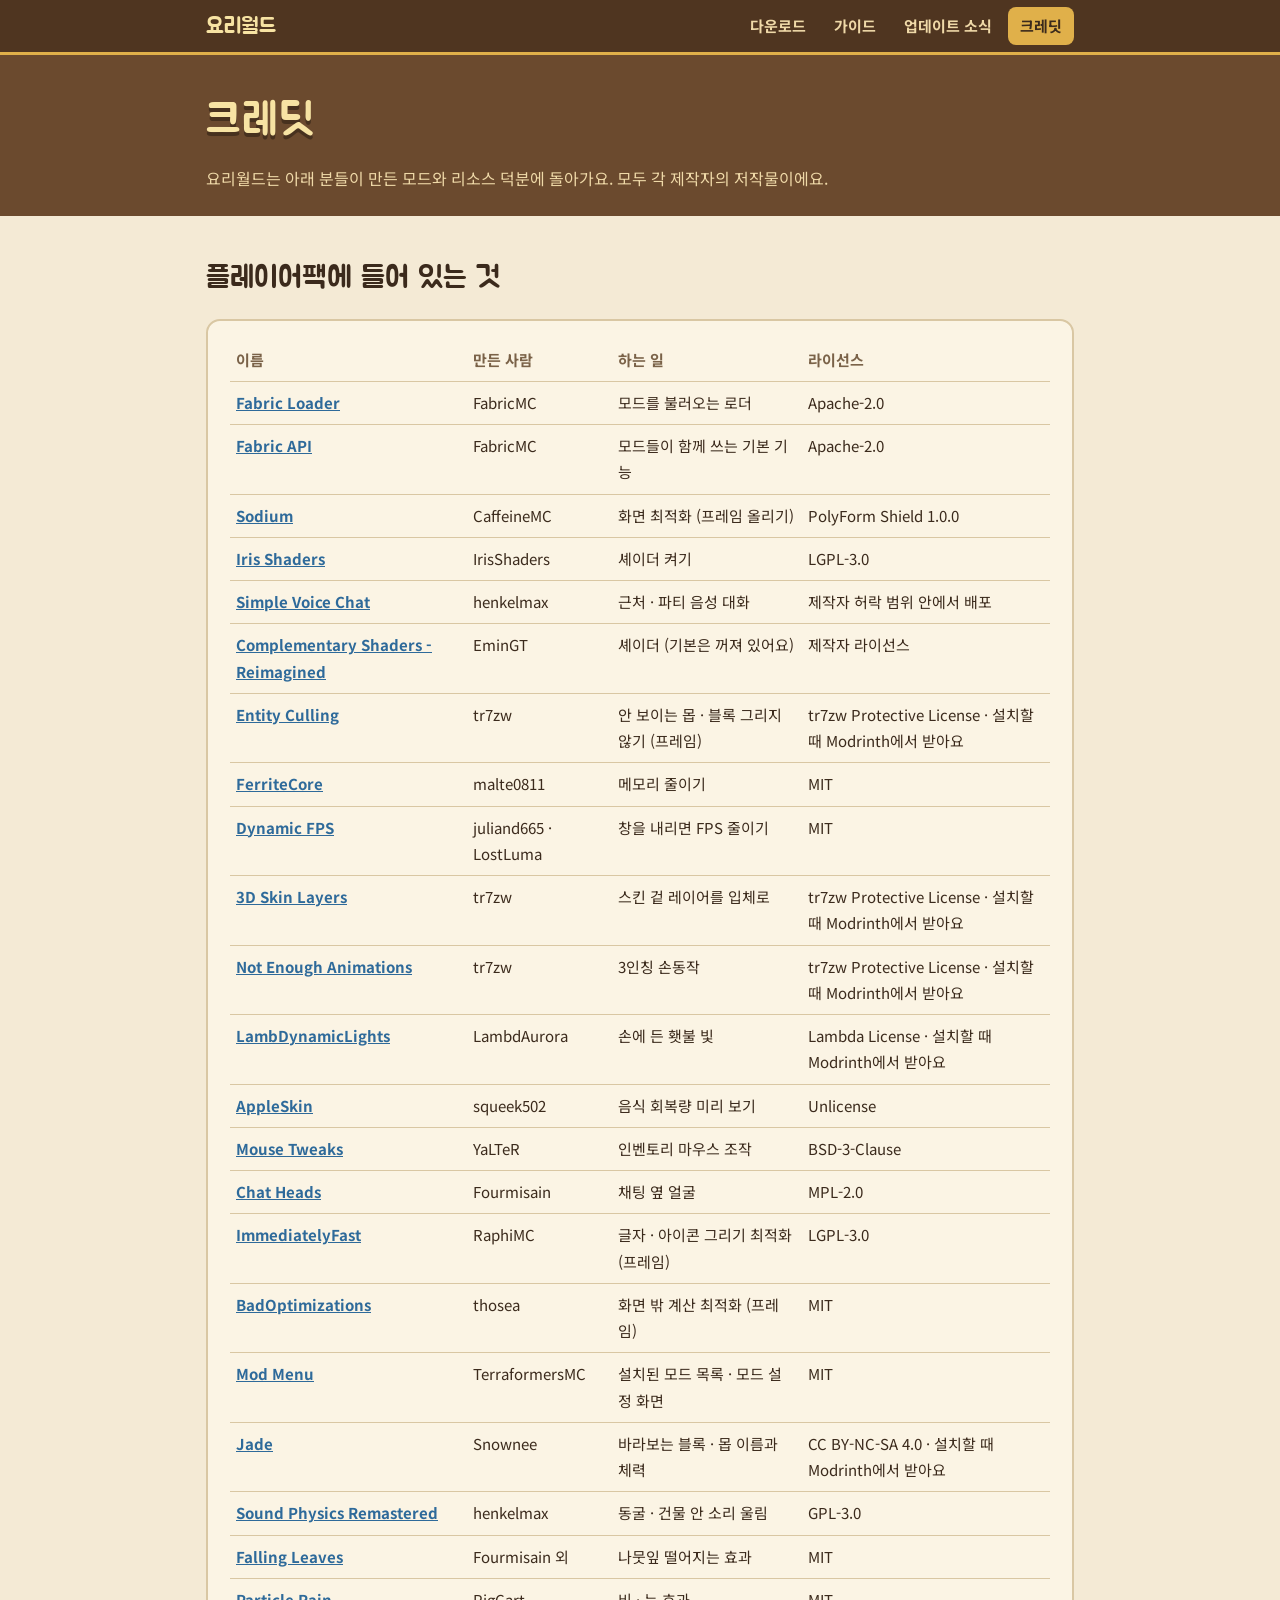
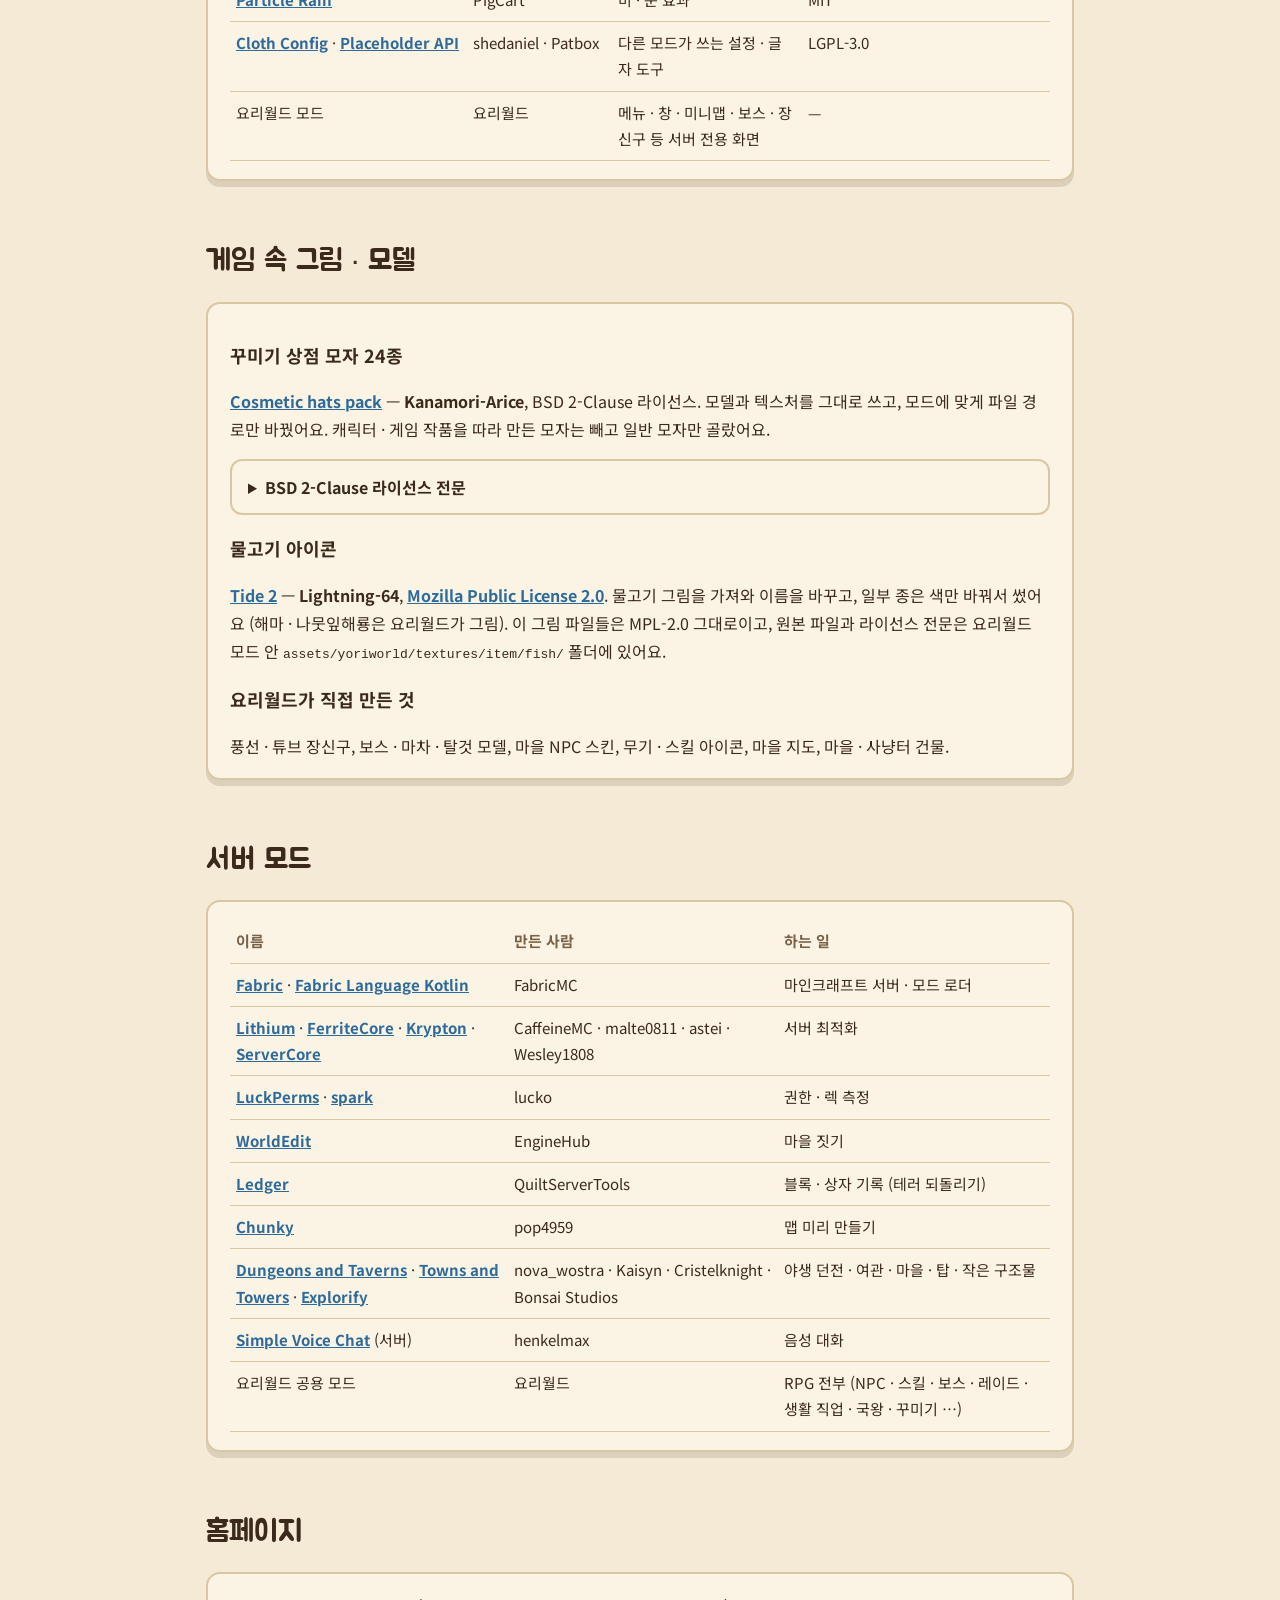
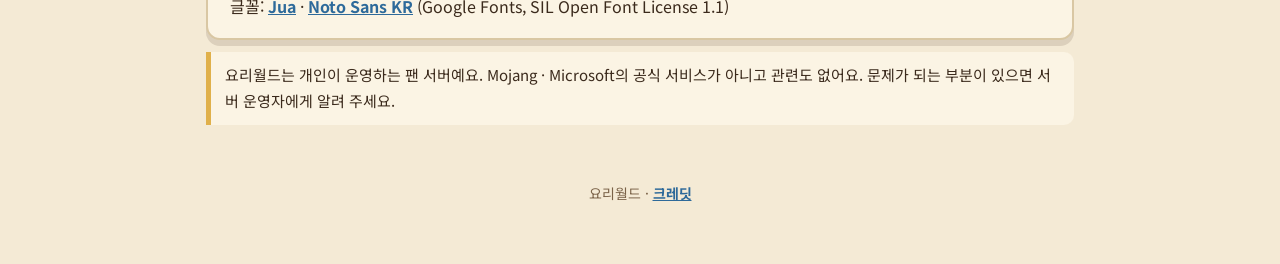
==== commit 5ea9f8d1: "업데이트 소식: 야생 구조물 모드, 크레딧 Co-Authored-By: Claude Opus 5.5 <noreply@anthropic.com>" ====
--- a/credits.html
+++ b/credits.html
@@ -95,6 +95,7 @@
         <tr><td><a href="https://enginehub.org/worldedit">WorldEdit</a></td><td>EngineHub</td><td>마을 짓기</td></tr>
         <tr><td><a href="https://modrinth.com/mod/ledger">Ledger</a></td><td>QuiltServerTools</td><td>블록 · 상자 기록 (테러 되돌리기)</td></tr>
         <tr><td><a href="https://modrinth.com/plugin/chunky">Chunky</a></td><td>pop4959</td><td>맵 미리 만들기</td></tr>
+        <tr><td><a href="https://modrinth.com/mod/dungeons-and-taverns">Dungeons and Taverns</a> · <a href="https://modrinth.com/mod/towns-and-towers">Towns and Towers</a> · <a href="https://modrinth.com/mod/explorify">Explorify</a></td><td>nova_wostra · Kaisyn · Cristelknight · Bonsai Studios</td><td>야생 던전 · 여관 · 마을 · 탑 · 작은 구조물</td></tr>
         <tr><td><a href="https://modrinth.com/plugin/simple-voice-chat">Simple Voice Chat</a> (서버)</td><td>henkelmax</td><td>음성 대화</td></tr>
         <tr><td>요리월드 공용 모드</td><td>요리월드</td><td>RPG 전부 (NPC · 스킬 · 보스 · 레이드 · 생활 직업 · 국왕 · 꾸미기 …)</td></tr>
       </table>
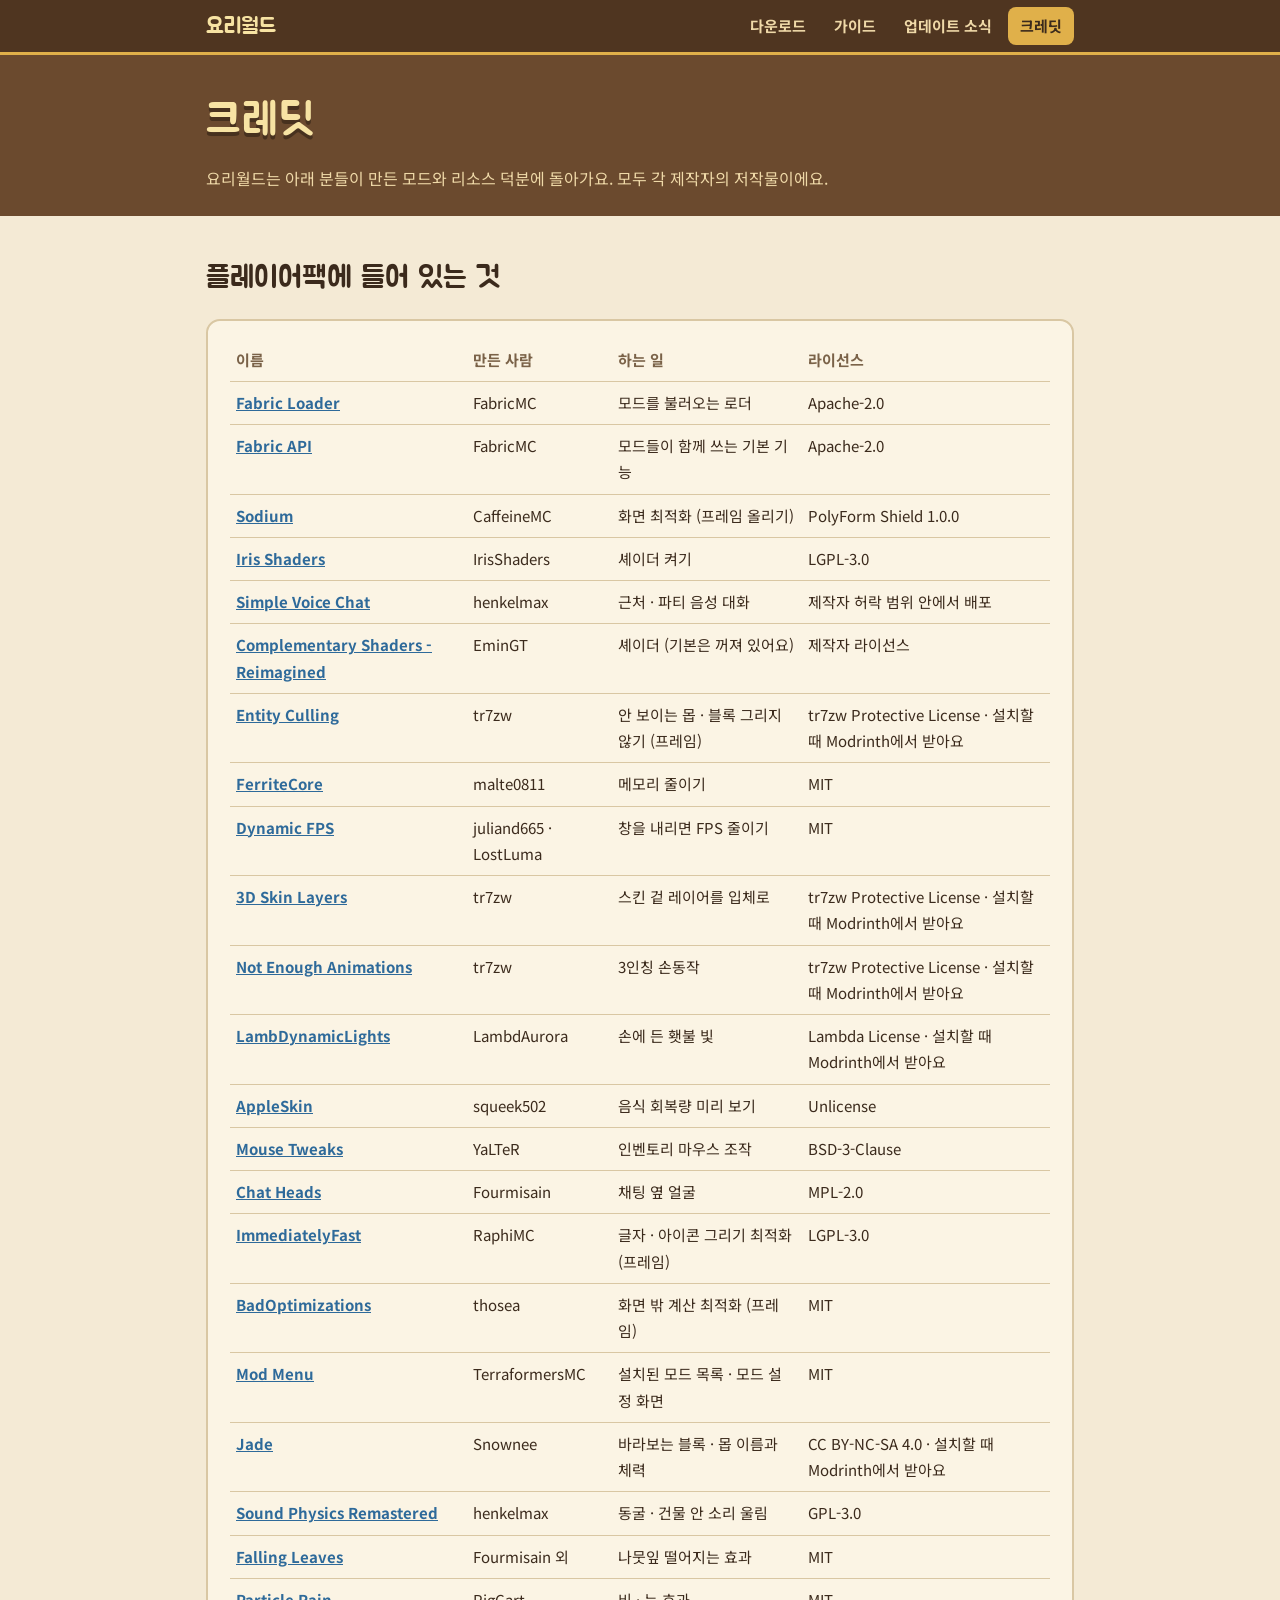
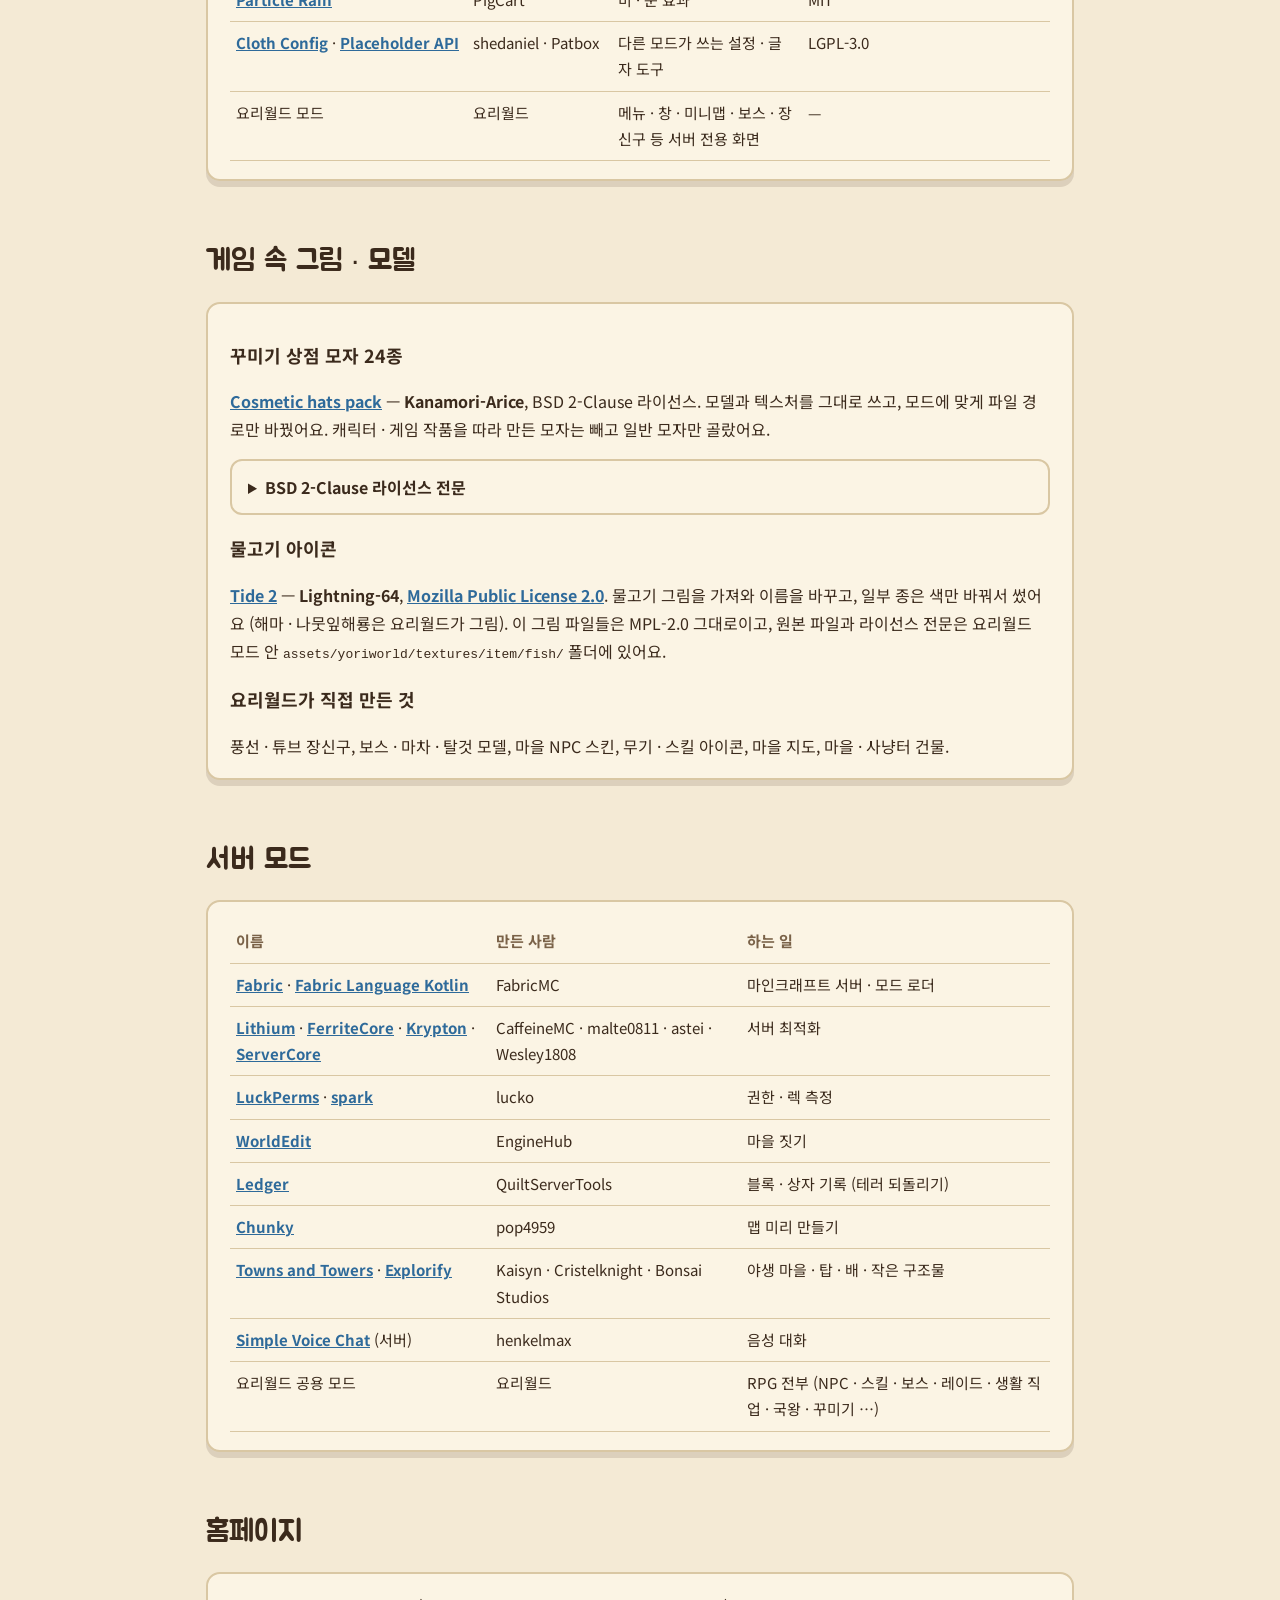
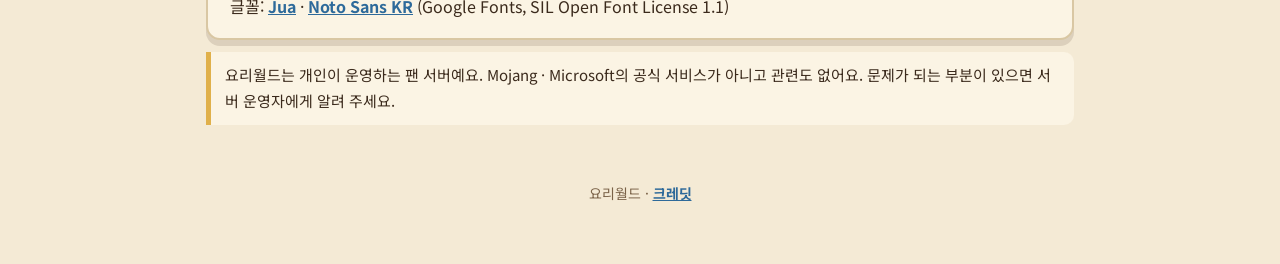
==== commit 356e6a88: "구조물 모드에서 Dungeons and Taverns 뺌 Co-Authored-By: Claude Opus 5.5 <noreply@anthropic.com>" ====
--- a/credits.html
+++ b/credits.html
@@ -95,7 +95,7 @@
         <tr><td><a href="https://enginehub.org/worldedit">WorldEdit</a></td><td>EngineHub</td><td>마을 짓기</td></tr>
         <tr><td><a href="https://modrinth.com/mod/ledger">Ledger</a></td><td>QuiltServerTools</td><td>블록 · 상자 기록 (테러 되돌리기)</td></tr>
         <tr><td><a href="https://modrinth.com/plugin/chunky">Chunky</a></td><td>pop4959</td><td>맵 미리 만들기</td></tr>
-        <tr><td><a href="https://modrinth.com/mod/dungeons-and-taverns">Dungeons and Taverns</a> · <a href="https://modrinth.com/mod/towns-and-towers">Towns and Towers</a> · <a href="https://modrinth.com/mod/explorify">Explorify</a></td><td>nova_wostra · Kaisyn · Cristelknight · Bonsai Studios</td><td>야생 던전 · 여관 · 마을 · 탑 · 작은 구조물</td></tr>
+        <tr><td><a href="https://modrinth.com/mod/towns-and-towers">Towns and Towers</a> · <a href="https://modrinth.com/mod/explorify">Explorify</a></td><td>Kaisyn · Cristelknight · Bonsai Studios</td><td>야생 마을 · 탑 · 배 · 작은 구조물</td></tr>
         <tr><td><a href="https://modrinth.com/plugin/simple-voice-chat">Simple Voice Chat</a> (서버)</td><td>henkelmax</td><td>음성 대화</td></tr>
         <tr><td>요리월드 공용 모드</td><td>요리월드</td><td>RPG 전부 (NPC · 스킬 · 보스 · 레이드 · 생활 직업 · 국왕 · 꾸미기 …)</td></tr>
       </table>
